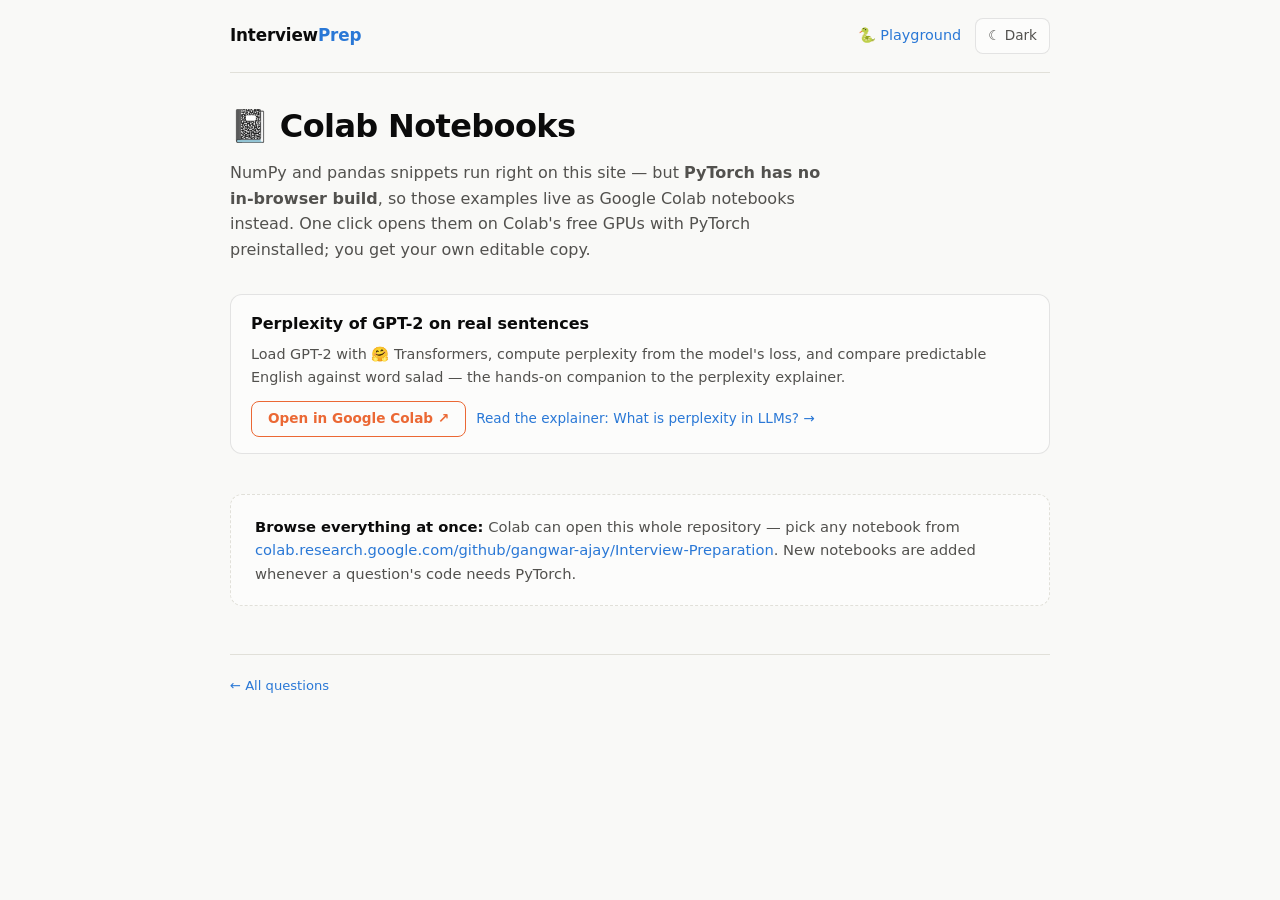
==== notebooks.html @ fa5b5575 "Add Colab notebooks page with header nav link New notebooks.html lists every companion Colab noteboo" ====
<!DOCTYPE html>
<html lang="en">
<head>
<meta charset="utf-8">
<meta name="viewport" content="width=device-width, initial-scale=1">
<title>Colab Notebooks — InterviewPrep</title>
<meta name="description" content="Companion Google Colab notebooks for the PyTorch snippets that can't run in the browser — one click to run them on free GPUs.">
<link rel="stylesheet" href="assets/style.css">
<link rel="icon" href="data:image/svg+xml,<svg xmlns='http://www.w3.org/2000/svg' viewBox='0 0 100 100'><text y='.9em' font-size='90'>🎯</text></svg>">
<script src="assets/site.js"></script>
<style>
  .nb-card {
    display: block;
    background: var(--surface);
    border: 1px solid var(--border);
    border-radius: 12px;
    padding: 16px 20px;
    margin-bottom: 12px;
  }
  .nb-card h3 { margin: 0 0 6px; font-size: 1rem; }
  .nb-card p { margin: 0 0 12px; color: var(--text-secondary); font-size: 0.9rem; }
  .nb-actions { display: flex; flex-wrap: wrap; gap: 10px; align-items: center; }
  .nb-actions .colab-link { font-weight: 600; }
  .nb-actions .qlink { font-size: 0.85rem; color: var(--accent); text-decoration: none; }
  .nb-actions .qlink:hover { text-decoration: underline; }
</style>
</head>
<body>
<div class="wrap">
  <header class="site">
    <a class="brand" href="index.html">Interview<span>Prep</span></a>
    <div class="site-nav">
      <a class="nav-link" href="playground.html">🐍 Playground</a>
      <button id="theme-toggle" type="button">☾ Dark</button>
    </div>
  </header>

  <div class="hero">
    <h1>📓 Colab Notebooks</h1>
    <p>NumPy and pandas snippets run right on this site — but
    <strong>PyTorch has no in-browser build</strong>, so those examples live as
    Google Colab notebooks instead. One click opens them on Colab's free GPUs
    with PyTorch preinstalled; you get your own editable copy.</p>
  </div>

  <div class="nb-card">
    <h3>Perplexity of GPT-2 on real sentences</h3>
    <p>Load GPT-2 with 🤗 Transformers, compute perplexity from the model's
    loss, and compare predictable English against word salad — the hands-on
    companion to the perplexity explainer.</p>
    <div class="nb-actions">
      <a class="colab-link" target="_blank" rel="noopener"
         href="https://colab.research.google.com/github/gangwar-ajay/Interview-Preparation/blob/main/notebooks/perplexity-gpt2.ipynb">Open in Google Colab ↗</a>
      <a class="qlink" href="questions/perplexity.html">Read the explainer: What is perplexity in LLMs? →</a>
    </div>
  </div>

  <div class="howto">
    <strong>Browse everything at once:</strong> Colab can open this whole
    repository — pick any notebook from
    <a target="_blank" rel="noopener"
       href="https://colab.research.google.com/github/gangwar-ajay/Interview-Preparation">colab.research.google.com/github/gangwar-ajay/Interview-Preparation</a>.
    New notebooks are added whenever a question's code needs PyTorch.
  </div>

  <footer class="site">
    <a href="index.html">← All questions</a>
  </footer>
</div>
</body>
</html>
---- assets/style.css ----
/* ============================================================
   Interview Prep — shared stylesheet
   Light/dark themes via prefers-color-scheme + data-theme toggle
   ============================================================ */

:root {
  color-scheme: light;
  --page:           #f9f9f7;
  --surface:        #fcfcfb;
  --text-primary:   #0b0b0b;
  --text-secondary: #52514e;
  --muted:          #898781;
  --hairline:       #e1e0d9;
  --border:         rgba(11, 11, 11, 0.10);
  --accent:         #2a78d6;
  --accent-soft:    #cde2fb;
  --accent-strong:  #1c5cab;
  --series-2:       #eb6834;
  --good:           #006300;
  --code-bg:        #f2f1ee;
}

@media (prefers-color-scheme: dark) {
  :root:where(:not([data-theme="light"])) {
    color-scheme: dark;
    --page:           #0d0d0d;
    --surface:        #1a1a19;
    --text-primary:   #ffffff;
    --text-secondary: #c3c2b7;
    --muted:          #898781;
    --hairline:       #2c2c2a;
    --border:         rgba(255, 255, 255, 0.10);
    --accent:         #3987e5;
    --accent-soft:    #104281;
    --accent-strong:  #86b6ef;
    --series-2:       #d95926;
    --good:           #0ca30c;
    --code-bg:        #232322;
  }
}
:root[data-theme="dark"] {
  color-scheme: dark;
  --page:           #0d0d0d;
  --surface:        #1a1a19;
  --text-primary:   #ffffff;
  --text-secondary: #c3c2b7;
  --muted:          #898781;
  --hairline:       #2c2c2a;
  --border:         rgba(255, 255, 255, 0.10);
  --accent:         #3987e5;
  --accent-soft:    #104281;
  --accent-strong:  #86b6ef;
  --series-2:       #d95926;
  --good:           #0ca30c;
  --code-bg:        #232322;
}

* { box-sizing: border-box; }

body {
  margin: 0;
  background: var(--page);
  color: var(--text-primary);
  font-family: system-ui, -apple-system, "Segoe UI", sans-serif;
  line-height: 1.6;
  -webkit-font-smoothing: antialiased;
}

.wrap {
  max-width: 860px;
  margin: 0 auto;
  padding: 0 20px 80px;
}

/* ---------- header ---------- */
header.site {
  display: flex;
  align-items: center;
  justify-content: space-between;
  gap: 12px;
  padding: 18px 0;
  border-bottom: 1px solid var(--hairline);
  margin-bottom: 28px;
}
header.site a.brand {
  font-weight: 700;
  font-size: 1.05rem;
  color: var(--text-primary);
  text-decoration: none;
  letter-spacing: -0.01em;
}
header.site a.brand span { color: var(--accent); }
.site-nav { display: flex; align-items: center; gap: 14px; }
.nav-link { color: var(--accent); text-decoration: none; font-size: 0.9rem; }
.nav-link:hover { text-decoration: underline; }
#theme-toggle {
  background: var(--surface);
  color: var(--text-secondary);
  border: 1px solid var(--border);
  border-radius: 8px;
  padding: 6px 12px;
  font: inherit;
  font-size: 0.85rem;
  cursor: pointer;
}
#theme-toggle:hover { color: var(--text-primary); }

/* ---------- home page ---------- */
.hero { margin: 8px 0 32px; }
.hero h1 {
  font-size: 2rem;
  letter-spacing: -0.02em;
  margin: 0 0 8px;
}
.hero p { color: var(--text-secondary); margin: 0; max-width: 60ch; }

.search-row { margin: 24px 0 12px; }
#search {
  width: 100%;
  padding: 12px 16px;
  font: inherit;
  color: var(--text-primary);
  background: var(--surface);
  border: 1px solid var(--border);
  border-radius: 10px;
}
#search:focus { outline: 2px solid var(--accent); outline-offset: 1px; }

.topic-chips { display: flex; flex-wrap: wrap; gap: 8px; margin: 12px 0 24px; }
.topic-chips button {
  font: inherit;
  font-size: 0.82rem;
  padding: 4px 12px;
  border-radius: 999px;
  border: 1px solid var(--border);
  background: var(--surface);
  color: var(--text-secondary);
  cursor: pointer;
}
.topic-chips button[aria-pressed="true"] {
  background: var(--accent);
  border-color: var(--accent);
  color: #fff;
}

ul.qlist { list-style: none; margin: 0; padding: 0; display: grid; gap: 12px; }
ul.qlist li a {
  display: block;
  background: var(--surface);
  border: 1px solid var(--border);
  border-radius: 12px;
  padding: 16px 20px;
  text-decoration: none;
  color: var(--text-primary);
  transition: border-color 0.15s;
}
ul.qlist li a:hover { border-color: var(--accent); }
ul.qlist .qtitle { font-weight: 600; }
ul.qlist .qmeta { font-size: 0.82rem; color: var(--muted); margin-top: 4px; }
.badge {
  display: inline-block;
  font-size: 0.72rem;
  font-weight: 600;
  padding: 1px 8px;
  border-radius: 999px;
  background: var(--accent-soft);
  color: var(--accent-strong);
  margin-right: 8px;
  vertical-align: 1px;
}
.empty-note { color: var(--muted); padding: 24px 4px; }

.howto {
  margin-top: 40px;
  padding: 20px 24px;
  background: var(--surface);
  border: 1px dashed var(--hairline);
  border-radius: 12px;
  color: var(--text-secondary);
  font-size: 0.92rem;
}
.howto strong { color: var(--text-primary); }
.howto a { color: var(--accent); text-decoration: none; }
.howto a:hover { text-decoration: underline; }

/* ---------- question page ---------- */
nav.crumb { font-size: 0.88rem; margin-bottom: 16px; }
nav.crumb a { color: var(--accent); text-decoration: none; }
nav.crumb a:hover { text-decoration: underline; }

article.question > h1 {
  font-size: 1.7rem;
  letter-spacing: -0.02em;
  margin: 4px 0 6px;
}
.q-topic { color: var(--muted); font-size: 0.88rem; margin-bottom: 28px; }

section.qsection {
  background: var(--surface);
  border: 1px solid var(--border);
  border-radius: 12px;
  padding: 20px 24px 24px;
  margin-bottom: 20px;
}
section.qsection h2 {
  display: flex;
  align-items: center;
  gap: 10px;
  font-size: 1.05rem;
  margin: 0 0 12px;
}
section.qsection h2 .num {
  flex: none;
  width: 26px;
  height: 26px;
  border-radius: 8px;
  background: var(--accent);
  color: #fff;
  font-size: 0.82rem;
  font-weight: 700;
  display: grid;
  place-items: center;
}
section.qsection p { color: var(--text-secondary); margin: 0 0 12px; }
section.qsection p:last-child { margin-bottom: 0; }
section.qsection strong { color: var(--text-primary); }
section.qsection ul, section.qsection ol { color: var(--text-secondary); padding-left: 22px; margin: 0 0 12px; }
section.qsection li { margin-bottom: 6px; }

.timeline { display: grid; gap: 10px; margin: 4px 0 0; }
.timeline .t-row { display: grid; grid-template-columns: 110px 1fr; gap: 14px; }
.timeline .t-when { font-weight: 700; color: var(--accent-strong); font-size: 0.88rem; padding-top: 2px; }
.timeline .t-what { color: var(--text-secondary); }

.formula {
  background: var(--code-bg);
  border: 1px solid var(--hairline);
  border-radius: 10px;
  padding: 14px 18px;
  margin: 12px 0;
  font-size: 1.05rem;
  overflow-x: auto;
  text-align: center;
}
.formula .var { font-style: italic; }

pre {
  background: var(--code-bg);
  border: 1px solid var(--hairline);
  border-radius: 10px;
  padding: 14px 18px;
  overflow-x: auto;
  font-size: 0.85rem;
  line-height: 1.55;
  margin: 12px 0 0;
}
code { font-family: ui-monospace, "SF Mono", Menlo, Consolas, monospace; }
p code, li code {
  background: var(--code-bg);
  border: 1px solid var(--hairline);
  border-radius: 5px;
  padding: 1px 5px;
  font-size: 0.86em;
}

/* ---------- in-browser Python runner ---------- */
.run-row { display: flex; align-items: center; gap: 12px; margin-top: 8px; }
.run-btn {
  font: inherit;
  font-size: 0.85rem;
  padding: 6px 16px;
  border-radius: 8px;
  border: 1px solid var(--accent);
  background: var(--accent);
  color: #fff;
  cursor: pointer;
}
.run-btn:hover:not(:disabled) { background: var(--accent-strong); border-color: var(--accent-strong); }
.run-btn:disabled { background: var(--surface); border-color: var(--border); color: var(--muted); cursor: default; }
pre.py-out {
  margin-top: 8px;
  white-space: pre-wrap;
  border-left: 3px solid var(--accent);
}
.colab-link {
  font-size: 0.85rem;
  padding: 6px 16px;
  border-radius: 8px;
  border: 1px solid var(--series-2);
  color: var(--series-2);
  text-decoration: none;
}
.colab-link:hover { background: var(--series-2); color: #fff; }

/* ---------- interactive viz shared chrome ---------- */
.viz {
  background: var(--page);
  border: 1px solid var(--hairline);
  border-radius: 10px;
  padding: 18px;
  margin-top: 8px;
}
.viz .viz-hint { font-size: 0.82rem; color: var(--muted); margin: 0 0 14px; }
.viz .controls {
  display: flex;
  flex-wrap: wrap;
  gap: 16px;
  align-items: center;
  margin-bottom: 16px;
  font-size: 0.85rem;
  color: var(--text-secondary);
}
.viz .controls label { display: flex; align-items: center; gap: 8px; }
.viz .controls input[type="range"] { accent-color: var(--accent); width: 130px; }
.viz .controls button {
  font: inherit;
  font-size: 0.85rem;
  padding: 5px 14px;
  border-radius: 8px;
  border: 1px solid var(--border);
  background: var(--surface);
  color: var(--text-primary);
  cursor: pointer;
}
.viz .controls button.primary { background: var(--accent); border-color: var(--accent); color: #fff; }
.viz .controls output { font-variant-numeric: tabular-nums; color: var(--text-primary); }
.viz .readout {
  font-size: 0.85rem;
  color: var(--text-secondary);
  font-variant-numeric: tabular-nums;
  margin-top: 12px;
  min-height: 1.4em;
}
.viz svg { display: block; width: 100%; height: auto; }

footer.site {
  margin-top: 48px;
  padding-top: 20px;
  border-top: 1px solid var(--hairline);
  color: var(--muted);
  font-size: 0.82rem;
}
footer.site a { color: var(--accent); text-decoration: none; }

@media (max-width: 560px) {
  .timeline .t-row { grid-template-columns: 1fr; gap: 2px; }
  .hero h1 { font-size: 1.55rem; }
}
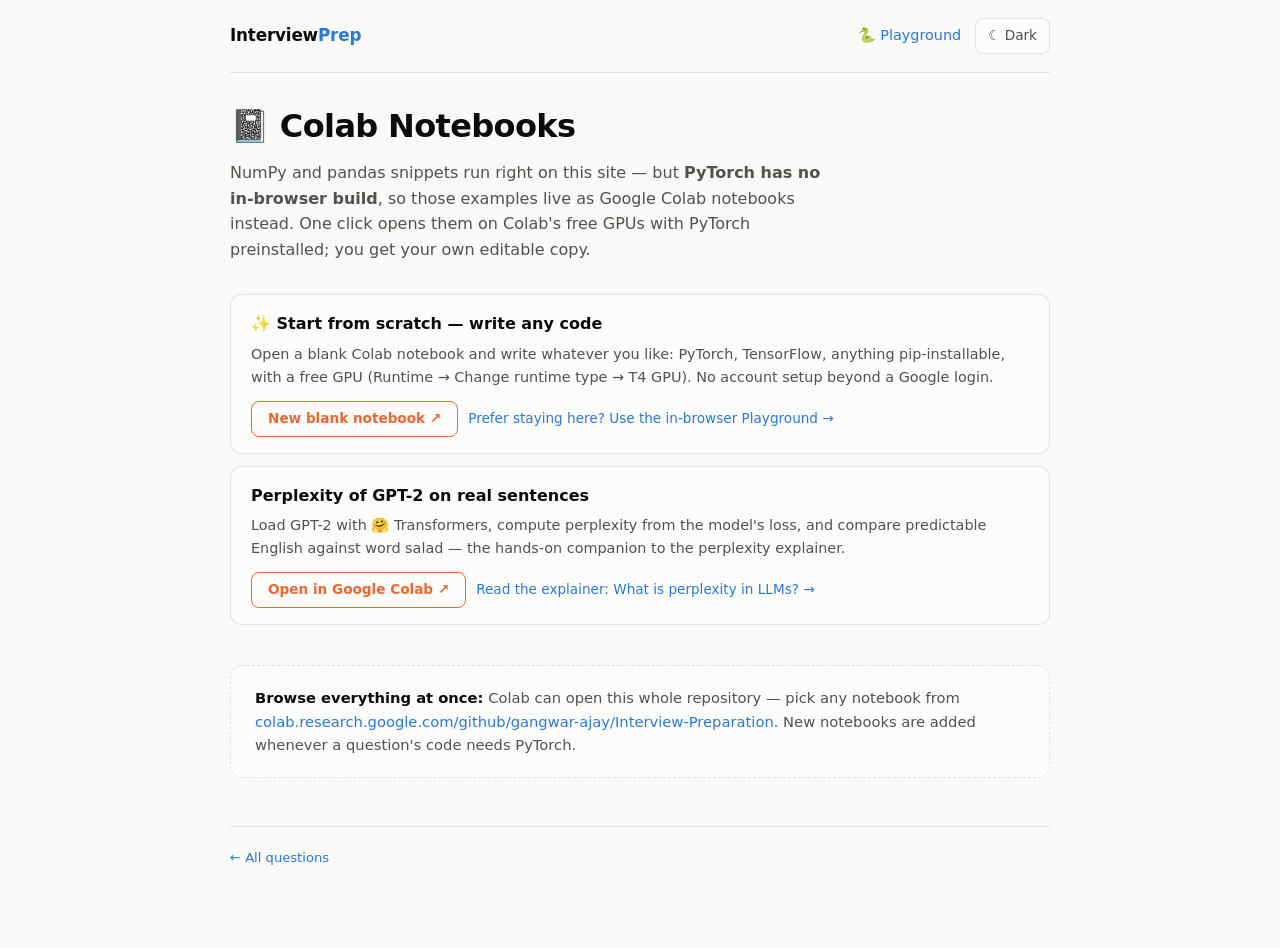
==== commit 13fbe050: "Add blank-Colab entry point for writing arbitrary code The Colab notebooks page now opens with a 'st" ====
--- a/notebooks.html
+++ b/notebooks.html
@@ -44,6 +44,18 @@
   </div>
 
   <div class="nb-card">
+    <h3>✨ Start from scratch — write any code</h3>
+    <p>Open a blank Colab notebook and write whatever you like: PyTorch,
+    TensorFlow, anything pip-installable, with a free GPU (Runtime → Change
+    runtime type → T4 GPU). No account setup beyond a Google login.</p>
+    <div class="nb-actions">
+      <a class="colab-link" target="_blank" rel="noopener"
+         href="https://colab.new">New blank notebook ↗</a>
+      <a class="qlink" href="playground.html">Prefer staying here? Use the in-browser Playground →</a>
+    </div>
+  </div>
+
+  <div class="nb-card">
     <h3>Perplexity of GPT-2 on real sentences</h3>
     <p>Load GPT-2 with 🤗 Transformers, compute perplexity from the model's
     loss, and compare predictable English against word salad — the hands-on
--- a/assets/style.css
+++ b/assets/style.css
@@ -282,6 +282,9 @@
   white-space: pre-wrap;
   border-left: 3px solid var(--accent);
 }
+.pg-open { font-size: 0.82rem; color: var(--accent); text-decoration: none; }
+.pg-open:hover { text-decoration: underline; }
+.py-plots img { max-width: 100%; border: 1px solid var(--hairline); border-radius: 8px; margin-top: 8px; background: #fff; }
 .colab-link {
   font-size: 0.85rem;
   padding: 6px 16px;
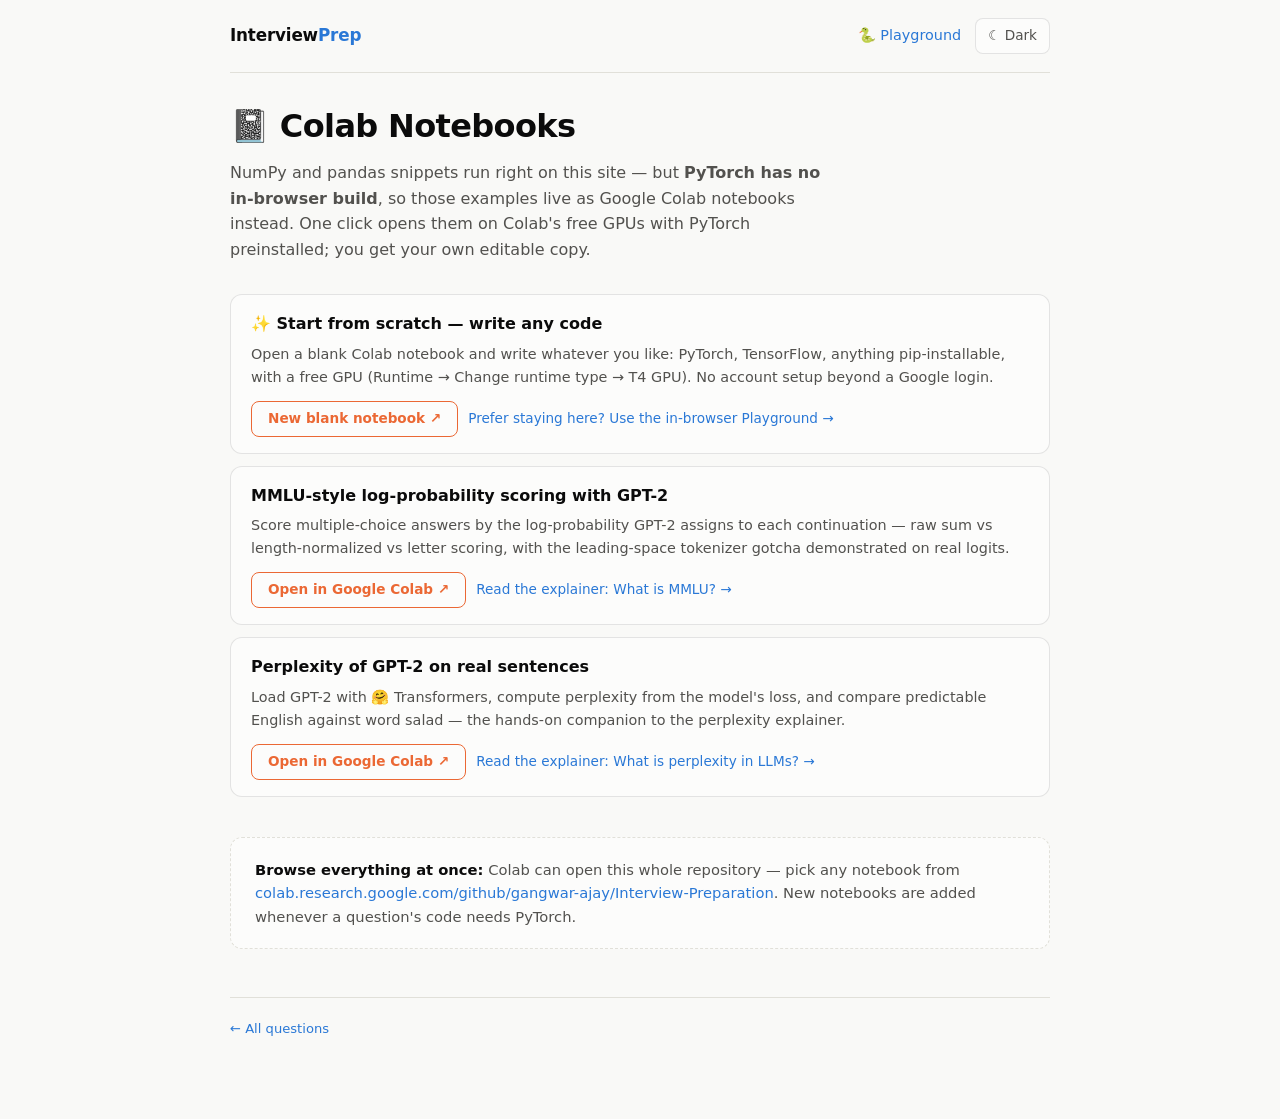
==== commit 4bd51554: "Add question page: What is MMLU and log-probability scoring? Seven-section explainer on the MMLU ben" ====
--- a/notebooks.html
+++ b/notebooks.html
@@ -56,6 +56,18 @@
   </div>
 
   <div class="nb-card">
+    <h3>MMLU-style log-probability scoring with GPT-2</h3>
+    <p>Score multiple-choice answers by the log-probability GPT-2 assigns to
+    each continuation — raw sum vs length-normalized vs letter scoring, with
+    the leading-space tokenizer gotcha demonstrated on real logits.</p>
+    <div class="nb-actions">
+      <a class="colab-link" target="_blank" rel="noopener"
+         href="https://colab.research.google.com/github/gangwar-ajay/Interview-Preparation/blob/main/notebooks/mmlu-logprob-gpt2.ipynb">Open in Google Colab ↗</a>
+      <a class="qlink" href="questions/mmlu-logprob.html">Read the explainer: What is MMLU? →</a>
+    </div>
+  </div>
+
+  <div class="nb-card">
     <h3>Perplexity of GPT-2 on real sentences</h3>
     <p>Load GPT-2 with 🤗 Transformers, compute perplexity from the model's
     loss, and compare predictable English against word salad — the hands-on
